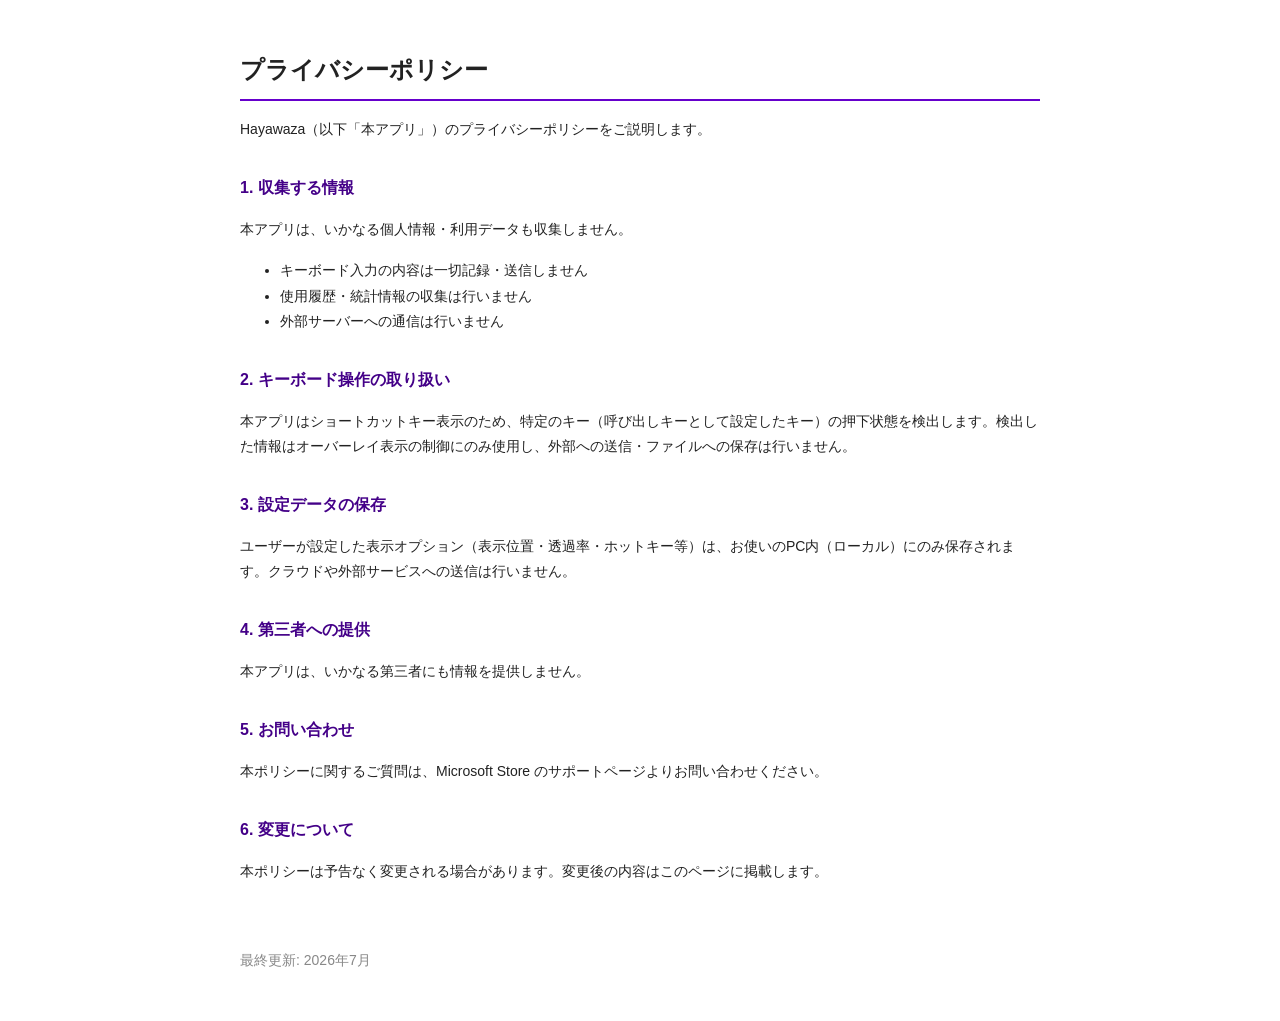
==== index.html @ 4d19bd5c "Add privacy policy" ====
<!DOCTYPE html>
<html lang="ja">
<head>
  <meta charset="UTF-8">
  <meta name="viewport" content="width=device-width, initial-scale=1.0">
  <title>プライバシーポリシー - Hayawaza</title>
  <style>
    body { font-family: "Meiryo UI", "Yu Gothic", sans-serif; max-width: 800px; margin: 48px auto; padding: 0 24px; color: #222; line-height: 1.8; }
    h1   { font-size: 24px; border-bottom: 2px solid #6600cc; padding-bottom: 8px; }
    h2   { font-size: 16px; margin-top: 32px; color: #440088; }
    p, li { font-size: 14px; }
    footer { margin-top: 64px; font-size: 12px; color: #888; }
  </style>
</head>
<body>

<h1>プライバシーポリシー</h1>
<p>Hayawaza（以下「本アプリ」）のプライバシーポリシーをご説明します。</p>

<h2>1. 収集する情報</h2>
<p>本アプリは、いかなる個人情報・利用データも収集しません。</p>
<ul>
  <li>キーボード入力の内容は一切記録・送信しません</li>
  <li>使用履歴・統計情報の収集は行いません</li>
  <li>外部サーバーへの通信は行いません</li>
</ul>

<h2>2. キーボード操作の取り扱い</h2>
<p>本アプリはショートカットキー表示のため、特定のキー（呼び出しキーとして設定したキー）の押下状態を検出します。検出した情報はオーバーレイ表示の制御にのみ使用し、外部への送信・ファイルへの保存は行いません。</p>

<h2>3. 設定データの保存</h2>
<p>ユーザーが設定した表示オプション（表示位置・透過率・ホットキー等）は、お使いのPC内（ローカル）にのみ保存されます。クラウドや外部サービスへの送信は行いません。</p>

<h2>4. 第三者への提供</h2>
<p>本アプリは、いかなる第三者にも情報を提供しません。</p>

<h2>5. お問い合わせ</h2>
<p>本ポリシーに関するご質問は、Microsoft Store のサポートページよりお問い合わせください。</p>

<h2>6. 変更について</h2>
<p>本ポリシーは予告なく変更される場合があります。変更後の内容はこのページに掲載します。</p>

<footer>
  <p>最終更新: 2026年7月</p>
</footer>

</body>
</html>
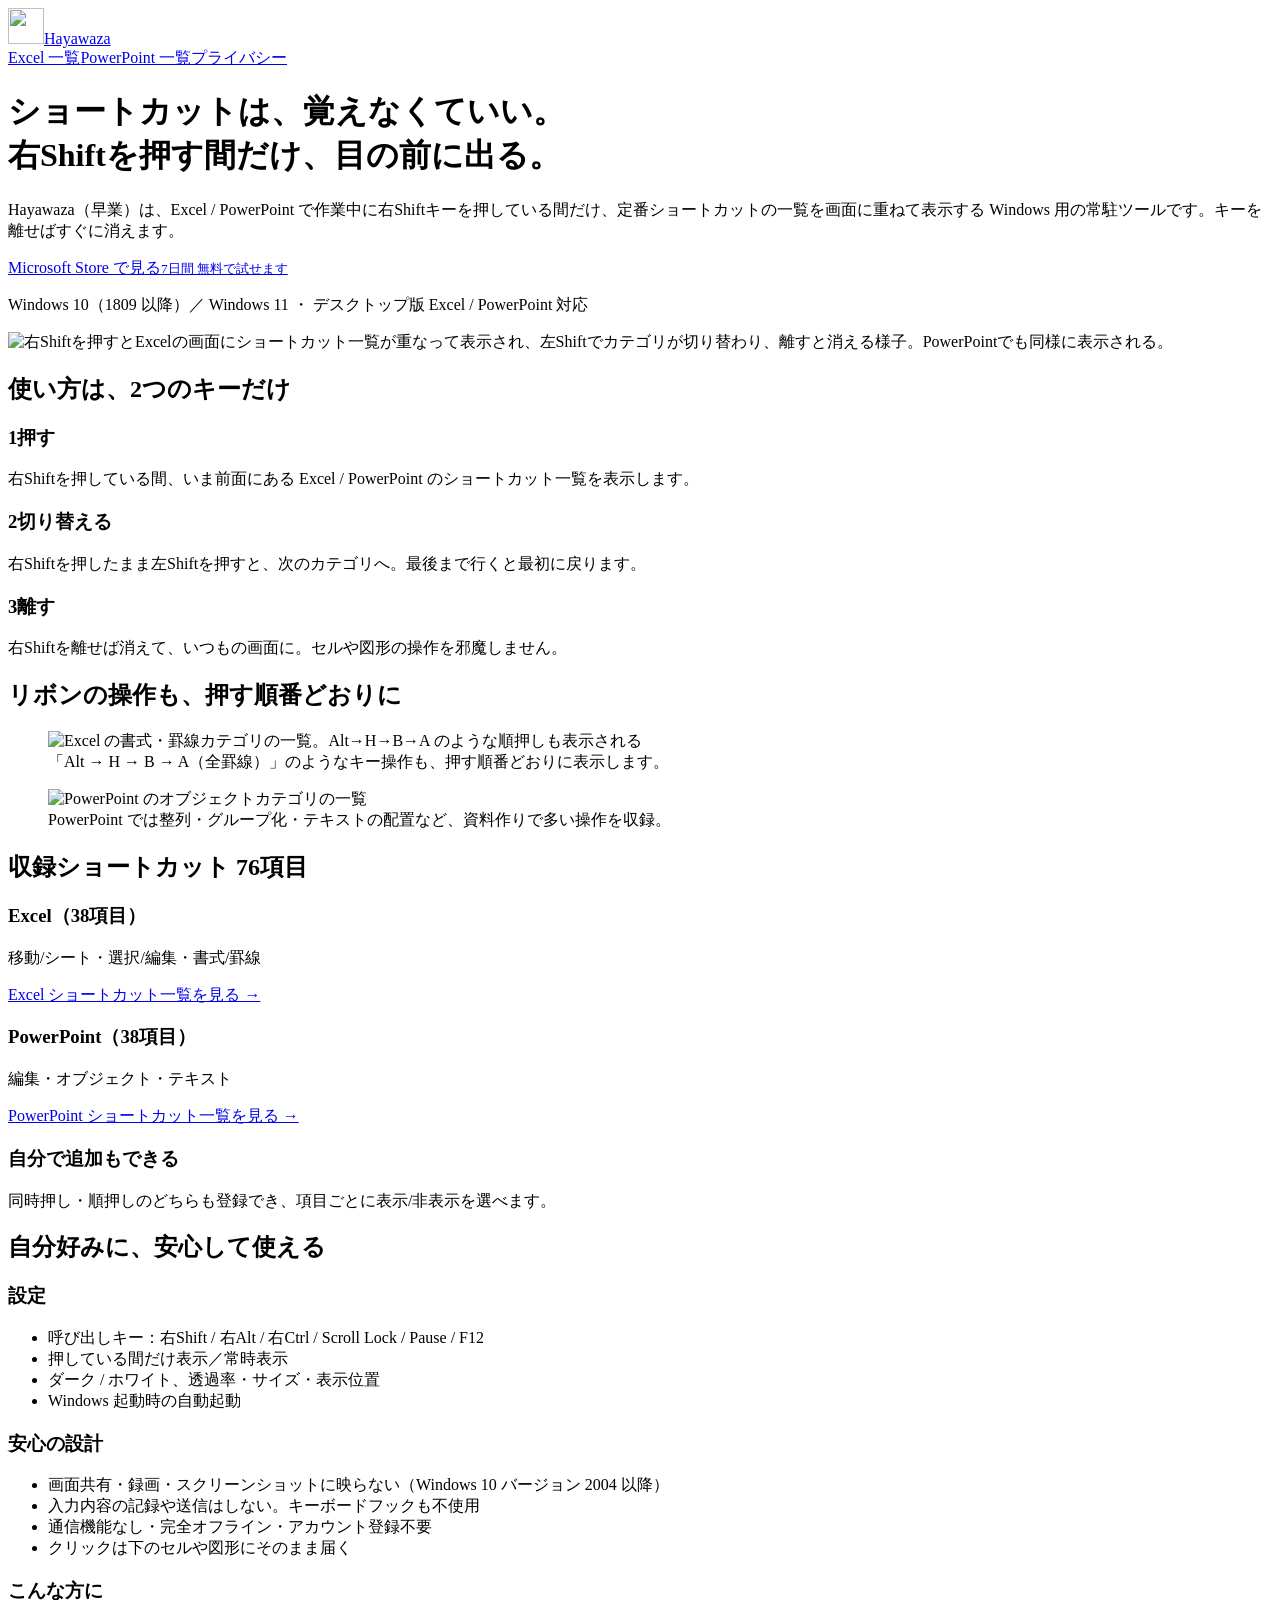
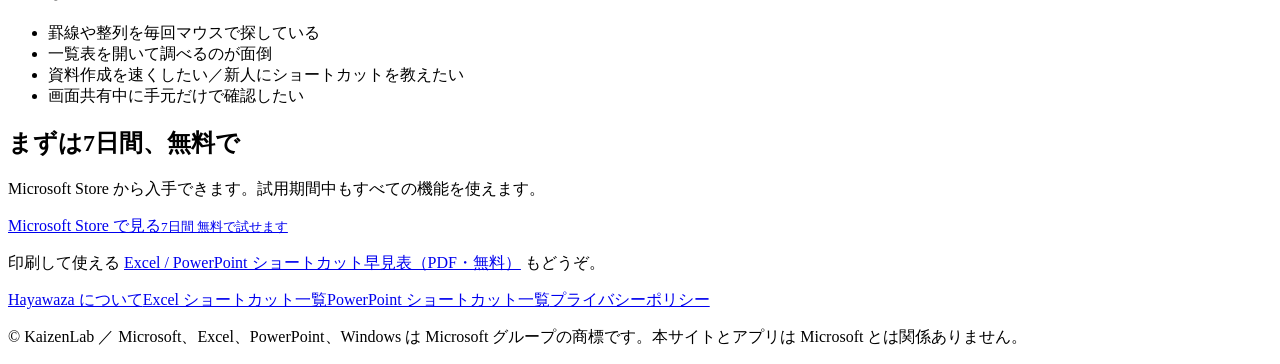
==== commit 6a28744c: "Add product page, shortcut lists and demo" ====
--- a/index.html
+++ b/index.html
@@ -1,48 +1,94 @@
-<!DOCTYPE html>
-<html lang="ja">
-<head>
-  <meta charset="UTF-8">
-  <meta name="viewport" content="width=device-width, initial-scale=1.0">
-  <title>プライバシーポリシー - Hayawaza</title>
-  <style>
-    body { font-family: "Meiryo UI", "Yu Gothic", sans-serif; max-width: 800px; margin: 48px auto; padding: 0 24px; color: #222; line-height: 1.8; }
-    h1   { font-size: 24px; border-bottom: 2px solid #6600cc; padding-bottom: 8px; }
-    h2   { font-size: 16px; margin-top: 32px; color: #440088; }
-    p, li { font-size: 14px; }
-    footer { margin-top: 64px; font-size: 12px; color: #888; }
-  </style>
-</head>
-<body>
-
-<h1>プライバシーポリシー</h1>
-<p>Hayawaza（以下「本アプリ」）のプライバシーポリシーをご説明します。</p>
-
-<h2>1. 収集する情報</h2>
-<p>本アプリは、いかなる個人情報・利用データも収集しません。</p>
-<ul>
-  <li>キーボード入力の内容は一切記録・送信しません</li>
-  <li>使用履歴・統計情報の収集は行いません</li>
-  <li>外部サーバーへの通信は行いません</li>
-</ul>
-
-<h2>2. キーボード操作の取り扱い</h2>
-<p>本アプリはショートカットキー表示のため、特定のキー（呼び出しキーとして設定したキー）の押下状態を検出します。検出した情報はオーバーレイ表示の制御にのみ使用し、外部への送信・ファイルへの保存は行いません。</p>
-
-<h2>3. 設定データの保存</h2>
-<p>ユーザーが設定した表示オプション（表示位置・透過率・ホットキー等）は、お使いのPC内（ローカル）にのみ保存されます。クラウドや外部サービスへの送信は行いません。</p>
-
-<h2>4. 第三者への提供</h2>
-<p>本アプリは、いかなる第三者にも情報を提供しません。</p>
-
-<h2>5. お問い合わせ</h2>
-<p>本ポリシーに関するご質問は、Microsoft Store のサポートページよりお問い合わせください。</p>
-
-<h2>6. 変更について</h2>
-<p>本ポリシーは予告なく変更される場合があります。変更後の内容はこのページに掲載します。</p>
-
-<footer>
-  <p>最終更新: 2026年7月</p>
-</footer>
-
-</body>
-</html>
+<!DOCTYPE html>
+<html lang="ja">
+<head>
+<meta charset="UTF-8">
+<meta name="viewport" content="width=device-width, initial-scale=1.0">
+<title>Hayawaza（早業）｜右Shiftを押す間だけ、Excel / PowerPoint のショートカット一覧を表示</title>
+<meta name="description" content="Excel / PowerPoint の作業中、右Shiftを押している間だけショートカット一覧を画面に重ねて表示する Windows 用ツール。覚えなくても、必要な瞬間に目の前に出せる。7日間無料。">
+<link rel="canonical" href="https://hayawaza.github.io/">
+<link rel="icon" type="image/png" href="/assets/icon-64.png">
+<meta property="og:type" content="website">
+<meta property="og:title" content="Hayawaza（早業）｜右Shiftを押す間だけ、Excel / PowerPoint のショートカット一覧を表示">
+<meta property="og:description" content="Excel / PowerPoint の作業中、右Shiftを押している間だけショートカット一覧を画面に重ねて表示する Windows 用ツール。覚えなくても、必要な瞬間に目の前に出せる。7日間無料。">
+<meta property="og:url" content="https://hayawaza.github.io/">
+<meta property="og:image" content="https://hayawaza.github.io/assets/og.png">
+<meta name="twitter:card" content="summary_large_image">
+<link rel="stylesheet" href="/assets/style.css">
+<script type="application/ld+json">{"@context": "https://schema.org", "@type": "SoftwareApplication", "name": "Hayawaza（早業）", "operatingSystem": "Windows 10, Windows 11", "applicationCategory": "ProductivityApplication", "description": "Excel / PowerPoint の作業中に右Shiftを押している間だけ、ショートカット一覧を画面に重ねて表示する常駐ツール。", "url": "https://hayawaza.github.io/", "downloadUrl": "https://apps.microsoft.com/detail/9NKMT934RF71", "image": "https://hayawaza.github.io/assets/og.png", "publisher": {"@type": "Organization", "name": "KaizenLab"}}</script>
+</head>
+<body>
+<div class="wrap">
+<header class="top">
+  <img src="/assets/icon-64.png" alt="" width="36" height="36"><a class="brand" href="/">Hayawaza</a>
+  <nav><a href="/excel-shortcuts/">Excel 一覧</a><a href="/powerpoint-shortcuts/">PowerPoint 一覧</a><a href="/privacy/">プライバシー</a></nav>
+</header>
+
+<div class="hero">
+  <h1>ショートカットは、覚えなくていい。<br>右Shiftを押す間だけ、目の前に出る。</h1>
+  <p class="lead">Hayawaza（早業）は、Excel / PowerPoint で作業中に右Shiftキーを押している間だけ、定番ショートカットの一覧を画面に重ねて表示する Windows 用の常駐ツールです。キーを離せばすぐに消えます。</p>
+  <a class="btn" href="https://apps.microsoft.com/detail/9NKMT934RF71?cid=site">Microsoft Store で見る<small>7日間 無料で試せます</small></a>
+  <p class="note">Windows 10（1809 以降）／ Windows 11 ・ デスクトップ版 Excel / PowerPoint 対応</p>
+  <div class="demo"><img src="/assets/demo.webp" width="1280" height="720" alt="右Shiftを押すとExcelの画面にショートカット一覧が重なって表示され、左Shiftでカテゴリが切り替わり、離すと消える様子。PowerPointでも同様に表示される。"></div>
+</div>
+
+<section>
+  <h2>使い方は、2つのキーだけ</h2>
+  <div class="grid3">
+    <div class="card"><h3><span class="num">1</span>押す</h3><p>右Shiftを押している間、いま前面にある Excel / PowerPoint のショートカット一覧を表示します。</p></div>
+    <div class="card"><h3><span class="num">2</span>切り替える</h3><p>右Shiftを押したまま左Shiftを押すと、次のカテゴリへ。最後まで行くと最初に戻ります。</p></div>
+    <div class="card"><h3><span class="num">3</span>離す</h3><p>右Shiftを離せば消えて、いつもの画面に。セルや図形の操作を邪魔しません。</p></div>
+  </div>
+</section>
+
+<section>
+  <h2>リボンの操作も、押す順番どおりに</h2>
+  <figure class="shot"><img src="/assets/ss-excel.webp" width="1600" height="900" alt="Excel の書式・罫線カテゴリの一覧。Alt→H→B→A のような順押しも表示される"><figcaption>「Alt → H → B → A（全罫線）」のようなキー操作も、押す順番どおりに表示します。</figcaption></figure>
+  <figure class="shot"><img src="/assets/ss-powerpoint.webp" width="1600" height="900" alt="PowerPoint のオブジェクトカテゴリの一覧"><figcaption>PowerPoint では整列・グループ化・テキストの配置など、資料作りで多い操作を収録。</figcaption></figure>
+</section>
+
+<section>
+  <h2>収録ショートカット 76項目</h2>
+  <div class="grid3">
+    <div class="card"><h3>Excel（38項目）</h3><p>移動/シート・選択/編集・書式/罫線</p><p><a href="/excel-shortcuts/">Excel ショートカット一覧を見る →</a></p></div>
+    <div class="card"><h3>PowerPoint（38項目）</h3><p>編集・オブジェクト・テキスト</p><p><a href="/powerpoint-shortcuts/">PowerPoint ショートカット一覧を見る →</a></p></div>
+    <div class="card"><h3>自分で追加もできる</h3><p>同時押し・順押しのどちらも登録でき、項目ごとに表示/非表示を選べます。</p></div>
+  </div>
+</section>
+
+<section>
+  <h2>自分好みに、安心して使える</h2>
+  <div class="grid3">
+    <div class="card"><h3>設定</h3><ul class="check">
+      <li>呼び出しキー：右Shift / 右Alt / 右Ctrl / Scroll Lock / Pause / F12</li>
+      <li>押している間だけ表示／常時表示</li>
+      <li>ダーク / ホワイト、透過率・サイズ・表示位置</li>
+      <li>Windows 起動時の自動起動</li></ul></div>
+    <div class="card"><h3>安心の設計</h3><ul class="check">
+      <li>画面共有・録画・スクリーンショットに映らない（Windows 10 バージョン 2004 以降）</li>
+      <li>入力内容の記録や送信はしない。キーボードフックも不使用</li>
+      <li>通信機能なし・完全オフライン・アカウント登録不要</li>
+      <li>クリックは下のセルや図形にそのまま届く</li></ul></div>
+    <div class="card"><h3>こんな方に</h3><ul class="check">
+      <li>罫線や整列を毎回マウスで探している</li>
+      <li>一覧表を開いて調べるのが面倒</li>
+      <li>資料作成を速くしたい／新人にショートカットを教えたい</li>
+      <li>画面共有中に手元だけで確認したい</li></ul></div>
+  </div>
+</section>
+
+<section>
+  <div class="cta">
+    <h2>まずは7日間、無料で</h2>
+    <p class="lead" style="color:var(--sub)">Microsoft Store から入手できます。試用期間中もすべての機能を使えます。</p>
+    <a class="btn" href="https://apps.microsoft.com/detail/9NKMT934RF71?cid=site">Microsoft Store で見る<small>7日間 無料で試せます</small></a>
+    <p class="note">印刷して使える <a href="/assets/Hayawaza_shortcut_cheatsheet.pdf">Excel / PowerPoint ショートカット早見表（PDF・無料）</a> もどうぞ。</p>
+  </div>
+</section>
+
+<footer>
+  <a href="/">Hayawaza について</a><a href="/excel-shortcuts/">Excel ショートカット一覧</a><a href="/powerpoint-shortcuts/">PowerPoint ショートカット一覧</a><a href="/privacy/">プライバシーポリシー</a>
+  <p>© KaizenLab ／ Microsoft、Excel、PowerPoint、Windows は Microsoft グループの商標です。本サイトとアプリは Microsoft とは関係ありません。</p>
+</footer>
+</div>
+</body>
+</html>
